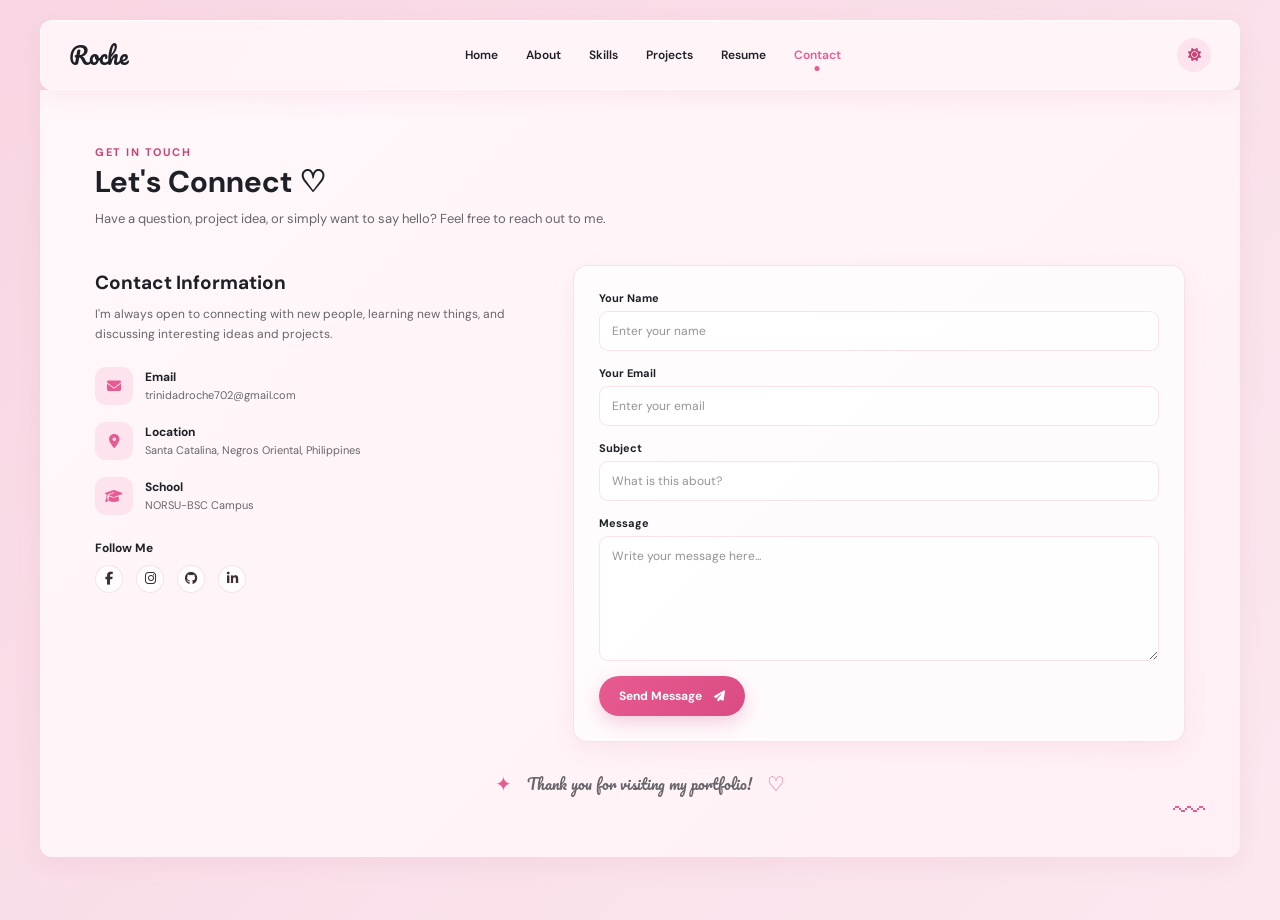
==== contact.html @ b1cf3466 "Add files via upload" ====
<!DOCTYPE html>
<html lang="en">
<head>
    <meta charset="UTF-8">
    <meta name="viewport" content="width=device-width, initial-scale=1.0">

    <title>Contact | Roche Trinidad</title>

    <!-- Google Fonts -->
    <link rel="preconnect" href="https://fonts.googleapis.com">
    <link rel="preconnect" href="https://fonts.gstatic.com" crossorigin>

    <link href="https://fonts.googleapis.com/css2?family=DM+Sans:wght@400;500;600;700&family=Pacifico&display=swap" rel="stylesheet">

    <!-- Font Awesome -->
    <link rel="stylesheet"
          href="https://cdnjs.cloudflare.com/ajax/libs/font-awesome/6.5.2/css/all.min.css">

    <!-- Main CSS -->
    <link rel="stylesheet" href="style.css">
</head>

<body>

    <!-- ================= HEADER ================= -->

    <header class="header">

        <div class="logo">
            Roche
        </div>

        <nav class="navbar">

            <a href="index.html">
                Home
            </a>

            <a href="about.html">
                About
            </a>

            <a href="skills.html">
                Skills
            </a>

            <a href="projects.html">
                Projects
            </a>

            <a href="resume.html">
                Resume
            </a>

            <a href="contact.html" class="active">
                Contact
            </a>

        </nav>

        <button
            class="theme-btn"
            id="themeBtn"
            aria-label="Change theme">

            <i class="fa-solid fa-sun"></i>

        </button>

    </header>


    <!-- ================= CONTACT PAGE ================= -->

    <main class="page-container contact-page">


        <!-- ================= PAGE HEADING ================= -->

        <section class="page-heading">

            <p class="section-label">
                GET IN TOUCH
            </p>

            <h1>
                Let's Connect
                <span class="heading-decoration">
                    ♡
                </span>
            </h1>

            <p class="page-description">
                Have a question, project idea, or simply want to say
                hello? Feel free to reach out to me.
            </p>

        </section>


        <!-- ================= CONTACT CONTENT ================= -->

        <section class="contact-grid">


            <!-- ================= CONTACT INFORMATION ================= -->

            <div class="contact-info">

                <h2>
                    Contact Information
                </h2>

                <p class="contact-intro">
                    I'm always open to connecting with new people,
                    learning new things, and discussing interesting
                    ideas and projects.
                </p>


                <!-- EMAIL -->

                <div class="contact-item">

                    <div class="contact-icon">
                        <i class="fa-solid fa-envelope"></i>
                    </div>

                    <div>
                        <h3>
                            Email
                        </h3>

                        <p>
                            trinidadroche702@gmail.com
                        </p>
                    </div>

                </div>


                <!-- LOCATION -->

                <div class="contact-item">

                    <div class="contact-icon">
                        <i class="fa-solid fa-location-dot"></i>
                    </div>

                    <div>
                        <h3>
                            Location
                        </h3>

                        <p>
                            Santa Catalina, Negros Oriental, Philippines
                        </p>
                    </div>

                </div>


                <!-- EDUCATION -->

                <div class="contact-item">

                    <div class="contact-icon">
                        <i class="fa-solid fa-graduation-cap"></i>
                    </div>

                    <div>
                        <h3>
                            School
                        </h3>

                        <p>
                            NORSU-BSC Campus
                        </p>
                    </div>

                </div>


                <!-- SOCIAL MEDIA -->

                <div class="contact-social">

                    <h3>
                        Follow Me
                    </h3>

                    <div class="social-links">

                        <a href="https://www.facebook.com/trinidad.roche.3"
                           aria-label="Facebook" target="_blank">

                            <i class="fa-brands fa-facebook-f"></i>

                        </a>

                        <a href="https://www.instagram.com/cheng_koyyy?stkn=MWhxZGx6eHo1a3o1MQ=="
                           aria-label="Instagram" target="_blank">

                            <i class="fa-brands fa-instagram"></i>

                        </a>

                        <a href="http://github.com/trinidadroche702-creator"
                           aria-label="GitHub" target="_blank">

                            <i class="fa-brands fa-github"></i>

                        </a>

                        <a href="https://www.linkedin.com/in/trinidad-roche-70421343b/"
                           aria-label="LinkedIn" target="_blank">

                            <i class="fa-brands fa-linkedin-in"></i>

                        </a>

                    </div>

                </div>

            </div>


            <!-- ================= CONTACT FORM ================= -->

            <div class="contact-form-container">

                <form
                    class="contact-form"
                    id="contactForm">


                    <!-- NAME -->

                    <div class="form-group">

                        <label for="name">
                            Your Name
                        </label>

                        <input
                            type="text"
                            id="name"
                            name="name"
                            placeholder="Enter your name"
                            required>

                    </div>


                    <!-- EMAIL -->

                    <div class="form-group">

                        <label for="email">
                            Your Email
                        </label>

                        <input
                            type="email"
                            id="email"
                            name="email"
                            placeholder="Enter your email"
                            required>

                    </div>


                    <!-- SUBJECT -->

                    <div class="form-group">

                        <label for="subject">
                            Subject
                        </label>

                        <input
                            type="text"
                            id="subject"
                            name="subject"
                            placeholder="What is this about?"
                            required>

                    </div>


                    <!-- MESSAGE -->

                    <div class="form-group">

                        <label for="message">
                            Message
                        </label>

                        <textarea
                            id="message"
                            name="message"
                            rows="6"
                            placeholder="Write your message here..."
                            required></textarea>

                    </div>


                    <!-- SUBMIT -->

                    <button
                        type="submit"
                        class="primary-btn">

                        Send Message

                        <i class="fa-solid fa-paper-plane"></i>

                    </button>

                </form>

            </div>

        </section>


        <!-- ================= CLOSING MESSAGE ================= -->

        <section class="contact-message">

            <span>
                ✦
            </span>

            <p>
                Thank you for visiting my portfolio!
            </p>

            <span>
                ♡
            </span>

        </section>


        <!-- ================= DECORATION ================= -->

        <div class="contact-decoration">
            〰
        </div>

    </main>


    <!-- ================= JAVASCRIPT ================= -->

    <script src="script.js"></script>

</body>
</html>
---- style.css ----
@import url('https://fonts.googleapis.com/css2?family=DM+Sans:wght@400;500;600;700&family=Pacifico&display=swap');


/* =========================================================
   ROOT VARIABLES
   ========================================================= */

:root {
    --pink-main: #e85b91;
    --pink-dark: #c94376;
    --pink-light: #fce3ed;
    --pink-soft: #fff1f6;
    --pink-bg: #f9dce8;

    --text-dark: #1e2028;
    --text-gray: #66656b;
    --white: #ffffff;

    --border: rgba(221, 102, 145, 0.18);

    --shadow:
        0 8px 25px rgba(194, 76, 119, 0.08);

    --shadow-hover:
        0 12px 30px rgba(194, 76, 119, 0.15);

    --radius: 14px;

    --transition: 0.3s ease;
}


/* =========================================================
   DARK MODE VARIABLES
   ========================================================= */

body.dark-mode {
    --pink-light: #3b2530;
    --pink-soft: #241d21;
    --pink-bg: #171518;

    --text-dark: #f8f1f4;
    --text-gray: #c5b9be;

    --white: #211d20;

    --border: rgba(255, 154, 190, 0.15);

    background: #171518;
}


/* =========================================================
   RESET
   ========================================================= */

* {
    margin: 0;
    padding: 0;
    box-sizing: border-box;
}


html {
    scroll-behavior: smooth;
}


body {
    font-family: 'DM Sans', sans-serif;
    background: linear-gradient(
        135deg,
        #f8d6e3,
        #fbe8ef
    );

    color: var(--text-dark);

    min-height: 100vh;

    transition:
        background 0.3s ease,
        color 0.3s ease;
}


a {
    text-decoration: none;
    color: inherit;
}


button {
    font-family: inherit;
}


/* =========================================================
   HEADER
   ========================================================= */

.header {
    width: calc(100% - 40px);
    max-width: 1200px;

    margin: 20px auto 0;

    min-height: 70px;

    padding: 0 28px;

    display: flex;
    align-items: center;
    justify-content: space-between;

    background: rgba(255, 247, 250, 0.9);

    border: 1px solid rgba(255, 255, 255, 0.7);

    border-radius: 12px;

    box-shadow: var(--shadow);

    position: relative;
    z-index: 100;

    backdrop-filter: blur(10px);
}


body.dark-mode .header {
    background: rgba(35, 29, 33, 0.95);
}


/* =========================================================
   LOGO
   ========================================================= */

.logo {
    font-family: 'Pacifico', cursive;

    font-size: 23px;

    color: var(--text-dark);

    white-space: nowrap;
}


/* =========================================================
   NAVIGATION
   ========================================================= */

.navbar {
    display: flex;

    align-items: center;

    gap: 28px;
}


.navbar a {
    position: relative;

    font-size: 12px;

    font-weight: 600;

    color: var(--text-dark);

    transition: var(--transition);
}


.navbar a:hover {
    color: var(--pink-main);
}


.navbar a.active {
    color: var(--pink-main);
}


.navbar a.active::after {
    content: '';

    position: absolute;

    left: 50%;
    bottom: -8px;

    width: 5px;
    height: 5px;

    transform: translateX(-50%);

    border-radius: 50%;

    background: var(--pink-main);
}


/* =========================================================
   THEME BUTTON
   ========================================================= */

.theme-btn {
    width: 34px;
    height: 34px;

    border: none;

    border-radius: 50%;

    background: var(--pink-light);

    color: var(--pink-dark);

    cursor: pointer;

    display: flex;
    align-items: center;
    justify-content: center;

    transition: var(--transition);
}


.theme-btn:hover {
    transform: rotate(25deg) scale(1.08);

    background: var(--pink-main);

    color: white;
}


/* =========================================================
   MAIN HERO
   ========================================================= */

.hero {
    width: calc(100% - 40px);
    max-width: 1200px;

    min-height: 510px;

    margin: 0 auto;

    padding: 70px 55px 40px;

    background:
        radial-gradient(
            circle at 80% 20%,
            rgba(255, 195, 218, 0.65),
            transparent 30%
        ),
        linear-gradient(
            135deg,
            #fff7fa,
            #fff0f5
        );

    border-radius: 0 0 12px 12px;

    display: grid;

    grid-template-columns: 1fr 1fr;

    align-items: center;

    position: relative;

    overflow: hidden;

    box-shadow: var(--shadow);
}


body.dark-mode .hero {
    background:
        radial-gradient(
            circle at 80% 20%,
            rgba(150, 63, 99, 0.35),
            transparent 30%
        ),
        #241d21;
}


/* =========================================================
   HERO CONTENT
   ========================================================= */

.hero-content {
    max-width: 570px;

    position: relative;

    z-index: 5;
}


.small-title {
    font-size: 13px;

    font-weight: 700;

    letter-spacing: 1.5px;

    color: var(--pink-dark);

    margin-bottom: 5px;
}


.hero-content h1 {
    font-size: clamp(38px, 5vw, 58px);

    line-height: 1.1;

    font-family: 'Pacifico', cursive;

    font-weight: 400;

    color: #59243b;

    margin-bottom: 15px;
}


body.dark-mode .hero-content h1 {
    color: #ffabc9;
}


.hero-content h2 {
    font-size: 16px;

    font-weight: 700;

    color: var(--pink-dark);

    margin-bottom: 18px;
}


.hero-description {
    max-width: 500px;

    font-size: 14px;

    line-height: 1.8;

    color: var(--text-gray);

    margin-bottom: 25px;
}


/* =========================================================
   PRIMARY BUTTON
   ========================================================= */

.primary-btn {
    display: inline-flex;

    align-items: center;

    gap: 12px;

    padding: 12px 20px;

    background: linear-gradient(
        135deg,
        #e85b91,
        #d94b82
    );

    color: white;

    border-radius: 25px;

    font-size: 12px;

    font-weight: 700;

    box-shadow:
        0 7px 18px rgba(217, 75, 130, 0.25);

    transition: var(--transition);
}


.primary-btn:hover {
    transform: translateY(-3px);

    box-shadow:
        0 10px 22px rgba(217, 75, 130, 0.35);
}


.primary-btn i {
    font-size: 11px;
}


/* =========================================================
   SOCIAL LINKS
   ========================================================= */

.social-links {
    display: flex;

    align-items: center;

    gap: 13px;

    margin-top: 25px;
}


.social-links a {
    width: 28px;
    height: 28px;

    display: flex;

    justify-content: center;
    align-items: center;

    background: rgba(255, 255, 255, 0.8);

    border-radius: 50%;

    font-size: 13px;

    color: #3d3035;

    border: 1px solid var(--border);

    transition: var(--transition);
}


.social-links a:hover {
    background: var(--pink-main);

    color: white;

    transform: translateY(-3px);
}


/* =========================================================
   HERO IMAGE
   ========================================================= */

.hero-image-container {
    min-height: 400px;

    position: relative;

    display: flex;

    align-items: center;

    justify-content: center;
}


.pink-circle {
    position: absolute;

    width: 285px;
    height: 285px;

    background: #f5abc7;

    border-radius: 48% 52% 52% 48%;

    transform: rotate(-8deg);

    right: 65px;

    top: 55px;
}


.profile-frame {
    position: relative;

    z-index: 3;

    width: 270px;
    height: 300px;

    overflow: hidden;

    border-radius:
        48%
        48%
        45%
        45%;

    border: 5px solid rgba(255, 255, 255, 0.8);

    box-shadow:
        0 10px 30px rgba(117, 48, 77, 0.15);
}


.profile-image {
    width: 100%;
    height: 100%;

    object-fit: cover;

    object-position: center;
}


/* =========================================================
   HERO DOODLES
   ========================================================= */

.doodle {
    position: absolute;

    color: var(--pink-main);

    font-size: 35px;

    z-index: 5;
}


.doodle-one {
    top: 50px;
    right: 45px;

    transform: rotate(-20deg);
}


.doodle-two {
    top: 35px;
    right: 105px;

    font-size: 30px;

    transform: rotate(-15deg);
}


.doodle-three {
    bottom: 65px;
    left: 80px;

    font-size: 50px;

    transform: rotate(-15deg);
}


/* =========================================================
   HIGHLIGHTS
   ========================================================= */

.highlights {
    width: calc(100% - 40px);
    max-width: 1200px;

    margin: -5px auto 0;

    min-height: 110px;

    padding: 20px 50px;

    background: rgba(255, 242, 247, 0.92);

    display: flex;

    justify-content: space-around;

    align-items: center;

    border-radius: 0 0 12px 12px;

    box-shadow: var(--shadow);
}


.highlight-item {
    display: flex;

    align-items: center;

    gap: 13px;

    min-width: 130px;
}


.highlight-icon {
    font-size: 25px;

    color: #543444;
}


.highlight-item h3 {
    font-size: 12px;

    font-weight: 700;

    color: var(--text-dark);
}


.highlight-item p {
    font-size: 11px;

    color: var(--text-gray);

    margin-top: 2px;
}


.highlight-divider {
    width: 1px;

    height: 45px;

    background: rgba(194, 76, 119, 0.2);
}


/* =========================================================
   SCROLL DOWN
   ========================================================= */

.scroll-down {
    display: flex;

    justify-content: center;
    align-items: center;

    width: 30px;
    height: 30px;

    margin: 10px auto 25px;

    color: var(--pink-dark);

    animation: bounce 1.8s infinite;
}


@keyframes bounce {

    0%,
    100% {
        transform: translateY(0);
    }

    50% {
        transform: translateY(6px);
    }
}


/* =========================================================
   GENERAL PAGE CONTAINER
   ========================================================= */

.page-container {
    width: calc(100% - 40px);
    max-width: 1200px;

    min-height: 700px;

    margin: 0 auto;

    padding: 55px 55px 60px;

    background:
        linear-gradient(
            135deg,
            #fff8fb,
            #fff0f5
        );

    border-radius: 0 0 12px 12px;

    box-shadow: var(--shadow);

    position: relative;

    overflow: hidden;
}


body.dark-mode .page-container {
    background: #241d21;
}


/* =========================================================
   PAGE HEADING
   ========================================================= */

.page-heading {
    margin-bottom: 35px;
}


.section-label {
    font-size: 11px;

    font-weight: 700;

    letter-spacing: 1.5px;

    color: var(--pink-dark);

    margin-bottom: 5px;
}


.page-heading h1 {
    font-size: 30px;

    line-height: 1.2;

    color: var(--text-dark);

    font-weight: 700;
}


.heading-heart {
    font-size: 35px;

    color: var(--pink-main);

    font-weight: 400;

    margin-left: 5px;
}


/* =========================================================
   ABOUT INTRO
   ========================================================= */

.about-intro {
    display: grid;

    grid-template-columns: 125px 1fr;

    gap: 25px;

    align-items: center;

    margin-bottom: 25px;
}


.about-photo {
    width: 125px;
    height: 125px;

    overflow: hidden;

    border-radius: 22px;

    border: 3px solid #f7b2ca;

    background: #f7d4e1;

    box-shadow: 0 5px 15px rgba(210, 87, 130, 0.1);
}


.about-photo img {
    width: 100%;
    height: 100%;

    object-fit: cover;
}


.about-text h2 {
    font-size: 17px;

    margin-bottom: 8px;
}


.about-text p {
    max-width: 650px;

    font-size: 13px;

    line-height: 1.7;

    color: var(--text-gray);
}


/* =========================================================
   ABOUT CARDS
   ========================================================= */

.about-cards {
    display: grid;

    grid-template-columns:
        repeat(3, 1fr);

    gap: 15px;

    margin-top: 20px;
}


.about-card {
    min-height: 190px;

    padding: 20px;

    background: rgba(255, 255, 255, 0.65);

    border: 1px solid var(--border);

    border-radius: 12px;

    transition: var(--transition);
}


.about-card:hover {
    transform: translateY(-5px);

    box-shadow: var(--shadow-hover);
}


.card-icon {
    width: 35px;
    height: 35px;

    display: flex;

    justify-content: center;
    align-items: center;

    color: var(--pink-main);

    font-size: 17px;

    margin-bottom: 10px;
}


.about-card h3 {
    font-size: 13px;

    margin-bottom: 9px;
}


.about-card p,
.about-card li {
    color: var(--text-gray);

    font-size: 11px;

    line-height: 1.6;
}


.about-card ul {
    list-style: none;

    padding: 0;
}


.about-card li::before {
    content: '•';

    color: var(--pink-main);

    margin-right: 6px;
}


/* =========================================================
   QUOTE BOX
   ========================================================= */

.quote-box {
    min-height: 80px;

    margin-top: 22px;

    padding: 15px 35px;

    display: flex;

    align-items: center;

    justify-content: center;

    gap: 15px;

    background:
        linear-gradient(
            135deg,
            #ffdce9,
            #fbc9dc
        );

    border-radius: 12px;

    position: relative;
}


.quote-mark {
    color: #7d3d56;

    font-size: 17px;
}


.quote-box p {
    font-family: 'Pacifico', cursive;

    font-size: 17px;

    line-height: 1.5;

    color: #71354e;

    text-align: center;
}


.quote-heart {
    color: var(--pink-dark);

    font-size: 27px;
}


/* =========================================================
   PAGE DECORATION
   ========================================================= */

.page-decoration {
    position: absolute;

    bottom: 25px;
    right: 35px;

    color: var(--pink-main);

    font-size: 35px;
}


/* =========================================================
   RESPONSIVE DESIGN
   ========================================================= */

@media (max-width: 900px) {

    .header {
        padding: 0 20px;
    }


    .navbar {
        gap: 15px;
    }


    .hero {
        grid-template-columns: 1fr;

        text-align: center;

        padding: 50px 35px;
    }


    .hero-content {
        max-width: 700px;

        margin: auto;
    }


    .hero-description {
        margin-left: auto;
        margin-right: auto;
    }


    .social-links {
        justify-content: center;
    }


    .hero-image-container {
        min-height: 330px;

        margin-top: 10px;
    }


    .pink-circle {
        right: 50%;

        transform:
            translateX(50%)
            rotate(-8deg);
    }


    .doodle-three {
        left: 25%;
    }


    .about-intro {
        grid-template-columns: 110px 1fr;
    }


    .about-photo {
        width: 110px;
        height: 110px;
    }
}


@media (max-width: 700px) {

    .header {
        width: calc(100% - 20px);

        margin-top: 10px;

        min-height: 65px;

        padding: 0 15px;
    }


    .logo {
        font-size: 20px;
    }


    .navbar {
        display: none;
    }


    .hero,
    .highlights,
    .page-container {
        width: calc(100% - 20px);
    }


    .hero {
        padding: 45px 25px 25px;
    }


    .hero-content h1 {
        font-size: 38px;
    }


    .hero-content h2 {
        font-size: 14px;
    }


    .hero-description {
        font-size: 13px;
    }


    .profile-frame {
        width: 220px;
        height: 250px;
    }


    .pink-circle {
        width: 235px;
        height: 235px;

        top: 50px;
    }


    .highlights {
        padding: 20px;

        display: grid;

        grid-template-columns:
            repeat(2, 1fr);

        gap: 20px;
    }


    .highlight-divider {
        display: none;
    }


    .page-container {
        padding: 40px 25px;
    }


    .about-intro {
        grid-template-columns: 1fr;

        text-align: center;
    }


    .about-photo {
        margin: auto;
    }


    .about-cards {
        grid-template-columns: 1fr;
    }


    .quote-box {
        padding: 20px;

        gap: 8px;
    }


    .quote-box p {
        font-size: 14px;
    }

}


/* =========================================================
   SMALL MOBILE
   ========================================================= */

@media (max-width: 430px) {

    .hero-content h1 {
        font-size: 32px;
    }


    .hero-image-container {
        min-height: 290px;
    }


    .profile-frame {
        width: 190px;
        height: 220px;
    }


    .pink-circle {
        width: 205px;
        height: 205px;
    }


    .highlights {
        grid-template-columns: 1fr 1fr;
    }


    .highlight-item {
        min-width: 0;
    }


    .highlight-icon {
        font-size: 20px;
    }


    .highlight-item h3 {
        font-size: 11px;
    }


    .highlight-item p {
        font-size: 10px;
    }

}


/* =========================================================
   ANIMATION
   ========================================================= */

.hero-content,
.hero-image-container,
.about-card,
.about-intro,
.quote-box {
    animation: fadeUp 0.7s ease both;
}


@keyframes fadeUp {

    from {
        opacity: 0;

        transform: translateY(15px);
    }

    to {
        opacity: 1;

        transform: translateY(0);
    }

}


/* =========================================================
   RESPONSIVE STYLES FOR ALL PORTFOLIO PAGES
   Projects / Skills / Resume / Contact
   ========================================================= */

/* ---------- PROJECTS ---------- */

.projects-page .page-description,
.skills-page .page-description,
.resume-page .page-description,
.contact-page .page-description {
    max-width: 700px;
    line-height: 1.7;
    color: var(--text-gray);
    font-size: 13px;
    margin-top: 8px;
}

.projects-grid {
    display: grid;
    grid-template-columns: repeat(2, minmax(0, 1fr));
    gap: 20px;
}

.project-card {
    overflow: hidden;
    background: rgba(255, 255, 255, 0.68);
    border: 1px solid var(--border);
    border-radius: 14px;
    box-shadow: var(--shadow);
    transition: var(--transition);
    animation: fadeUp 0.7s ease both;
}

body.dark-mode .project-card,
body.dark-mode .technology-card,
body.dark-mode .contact-form-container,
body.dark-mode .resume-section {
    background: rgba(35, 29, 33, 0.75);
}

.project-card:hover {
    transform: translateY(-5px);
    box-shadow: var(--shadow-hover);
}

.project-image {
    width: 100%;
    height: 190px;
    overflow: hidden;
    background: var(--pink-light);
}

.project-image img {
    width: 100%;
    height: 100%;
    object-fit: cover;
    display: block;
    transition: transform 0.4s ease;
}

.project-card:hover .project-image img {
    transform: scale(1.04);
}

.project-content {
    padding: 20px;
}

.project-content h2 {
    font-size: 17px;
    margin-bottom: 8px;
    color: var(--text-dark);
}

.project-content p {
    color: var(--text-gray);
    font-size: 12px;
    line-height: 1.7;
}

.project-tech {
    display: flex;
    flex-wrap: wrap;
    gap: 7px;
    margin-top: 14px;
}

.project-tech span,
.resume-tags span,
.skill-tags span {
    display: inline-flex;
    align-items: center;
    padding: 6px 10px;
    border-radius: 20px;
    background: var(--pink-light);
    color: var(--pink-dark);
    font-size: 10px;
    font-weight: 600;
}

.projects-button,
.resume-button {
    display: flex;
    justify-content: center;
    margin-top: 28px;
}

.project-decoration,
.resume-decoration {
    position: absolute;
    color: var(--pink-main);
    font-size: 35px;
    pointer-events: none;
}

.project-decoration {
    right: 35px;
    bottom: 25px;
}


/* ---------- SKILLS ---------- */

.technology-grid {
    display: grid;
    grid-template-columns: repeat(4, minmax(0, 1fr));
    gap: 15px;
}

.technology-card {
    min-height: 145px;
    padding: 22px 15px;
    display: flex;
    flex-direction: column;
    align-items: center;
    justify-content: center;
    text-align: center;
    background: rgba(255, 255, 255, 0.68);
    border: 1px solid var(--border);
    border-radius: 14px;
    box-shadow: var(--shadow);
    transition: var(--transition);
    animation: fadeUp 0.7s ease both;
}

.technology-card:hover {
    transform: translateY(-5px);
    box-shadow: var(--shadow-hover);
}

.technology-icon {
    width: 48px;
    height: 48px;
    margin-bottom: 12px;
    display: flex;
    align-items: center;
    justify-content: center;
    border-radius: 13px;
    background: var(--pink-light);
    color: var(--pink-main);
    font-size: 25px;
}

.technology-icon span {
    font-size: 15px;
    font-weight: 700;
}

.technology-card h3 {
    font-size: 12px;
    color: var(--text-dark);
}

.additional-skills {
    margin-top: 25px;
    padding: 22px;
    border: 1px solid var(--border);
    border-radius: 14px;
    background: rgba(255, 255, 255, 0.45);
}

body.dark-mode .additional-skills {
    background: rgba(35, 29, 33, 0.55);
}

.additional-skills h2 {
    font-size: 17px;
    margin-bottom: 14px;
}

.skill-tags {
    display: flex;
    flex-wrap: wrap;
    gap: 8px;
}

.skills-decoration {
    position: absolute;
    color: var(--pink-main);
    pointer-events: none;
}

.skills-decoration-one {
    top: 28px;
    right: 35px;
    font-size: 35px;
}

.skills-decoration-two {
    bottom: 30px;
    left: 30px;
    font-size: 28px;
}


/* ---------- RESUME ---------- */

.resume-grid {
    display: grid;
    grid-template-columns: minmax(0, 1fr) minmax(0, 1fr);
    gap: 20px;
    align-items: start;
}

.resume-column {
    display: flex;
    flex-direction: column;
    gap: 20px;
}

.resume-section {
    padding: 22px;
    background: rgba(255, 255, 255, 0.68);
    border: 1px solid var(--border);
    border-radius: 14px;
    box-shadow: var(--shadow);
    animation: fadeUp 0.7s ease both;
}

.resume-section-title {
    display: flex;
    align-items: center;
    gap: 11px;
    margin-bottom: 20px;
}

.resume-section-title h2 {
    font-size: 16px;
    color: var(--text-dark);
}

.resume-icon {
    width: 36px;
    height: 36px;
    flex: 0 0 36px;
    display: flex;
    align-items: center;
    justify-content: center;
    border-radius: 10px;
    background: var(--pink-light);
    color: var(--pink-main);
    font-size: 15px;
}

.resume-item {
    padding: 0 0 20px 14px;
    margin-left: 3px;
    border-left: 2px solid var(--pink-light);
}

.resume-item + .resume-item {
    padding-top: 20px;
}

.resume-item:last-child {
    padding-bottom: 0;
}

.resume-date {
    display: inline-block;
    margin-bottom: 7px;
    padding: 4px 9px;
    border-radius: 12px;
    background: var(--pink-light);
    color: var(--pink-dark);
    font-size: 9px;
    font-weight: 700;
}

.resume-item h3 {
    font-size: 13px;
    line-height: 1.4;
    margin-bottom: 5px;
}

.resume-item p,
.resume-item li {
    color: var(--text-gray);
    font-size: 11px;
    line-height: 1.7;
}

.resume-school {
    color: var(--pink-dark) !important;
    font-weight: 600;
    margin-bottom: 6px;
}

.resume-item ul {
    margin-top: 8px;
    padding-left: 17px;
}

.resume-item li {
    margin-bottom: 4px;
}

.resume-skills {
    display: flex;
    flex-direction: column;
    gap: 15px;
}

.resume-skill {
    font-size: 11px;
    font-weight: 600;
    color: var(--text-dark);
}

.skill-bar {
    width: 100%;
    height: 7px;
    margin-top: 7px;
    overflow: hidden;
    border-radius: 10px;
    background: var(--pink-light);
}

.skill-bar span {
    display: block;
    height: 100%;
    border-radius: inherit;
    background: linear-gradient(90deg, #e85b91, #d94b82);
}

.resume-tags {
    display: flex;
    flex-wrap: wrap;
    gap: 8px;
}

.strength-list {
    list-style: none;
    display: flex;
    flex-direction: column;
    gap: 10px;
}

.strength-list li {
    display: flex;
    align-items: flex-start;
    gap: 8px;
    color: var(--text-gray);
    font-size: 11px;
    line-height: 1.5;
}

.strength-list i {
    flex: 0 0 auto;
    margin-top: 2px;
    color: var(--pink-main);
    font-size: 10px;
}

.resume-decoration {
    right: 35px;
    bottom: 25px;
}


/* ---------- CONTACT ---------- */

.contact-grid {
    display: grid;
    grid-template-columns: minmax(0, 0.85fr) minmax(0, 1.15fr);
    gap: 25px;
    align-items: start;
}

.contact-info {
    padding: 5px 0;
}

.contact-info h2 {
    font-size: 19px;
    margin-bottom: 9px;
}

.contact-intro {
    max-width: 470px;
    color: var(--text-gray);
    font-size: 12px;
    line-height: 1.7;
    margin-bottom: 22px;
}

.contact-item {
    display: flex;
    align-items: center;
    gap: 12px;
    margin-bottom: 17px;
    animation: fadeUp 0.7s ease both;
}

.contact-icon {
    width: 38px;
    height: 38px;
    flex: 0 0 38px;
    display: flex;
    align-items: center;
    justify-content: center;
    border-radius: 11px;
    background: var(--pink-light);
    color: var(--pink-main);
    font-size: 14px;
}

.contact-item h3 {
    font-size: 12px;
    margin-bottom: 2px;
}

.contact-item p {
    color: var(--text-gray);
    font-size: 11px;
    line-height: 1.5;
    overflow-wrap: anywhere;
}

.contact-social {
    margin-top: 25px;
}

.contact-social h3 {
    font-size: 12px;
    margin-bottom: 9px;
}

.contact-social .social-links {
    margin-top: 0;
    justify-content: flex-start;
}

.contact-form-container {
    padding: 25px;
    background: rgba(255, 255, 255, 0.68);
    border: 1px solid var(--border);
    border-radius: 14px;
    box-shadow: var(--shadow);
}

.contact-form {
    display: flex;
    flex-direction: column;
    gap: 15px;
}

.form-group {
    display: flex;
    flex-direction: column;
    gap: 6px;
}

.form-group label {
    font-size: 11px;
    font-weight: 700;
    color: var(--text-dark);
}

.form-group input,
.form-group textarea {
    width: 100%;
    border: 1px solid var(--border);
    border-radius: 9px;
    outline: none;
    background: rgba(255, 255, 255, 0.8);
    color: var(--text-dark);
    font: inherit;
    font-size: 12px;
    padding: 11px 12px;
    transition: var(--transition);
}

body.dark-mode .form-group input,
body.dark-mode .form-group textarea {
    background: rgba(255, 255, 255, 0.04);
}

.form-group input {
    height: 40px;
}

.form-group textarea {
    min-height: 125px;
    resize: vertical;
}

.form-group input::placeholder,
.form-group textarea::placeholder {
    color: var(--text-gray);
    opacity: 0.7;
}

.form-group input:focus,
.form-group textarea:focus {
    border-color: var(--pink-main);
    box-shadow: 0 0 0 3px rgba(232, 91, 145, 0.1);
}

.contact-form .primary-btn {
    align-self: flex-start;
    border: none;
    cursor: pointer;
}

.contact-message {
    display: flex;
    align-items: center;
    justify-content: center;
    gap: 15px;
    margin-top: 28px;
    color: var(--text-gray);
    text-align: center;
}

.contact-message p {
    font-family: 'Pacifico', cursive;
    font-size: 15px;
}

.contact-message span {
    color: var(--pink-main);
    font-size: 20px;
}

.contact-decoration {
    position: absolute;
    right: 35px;
    bottom: 25px;
    color: var(--pink-main);
    font-size: 32px;
}


/* =========================================================
   TABLET
   ========================================================= */

@media (max-width: 900px) {

    .page-container {
        padding: 45px 35px 50px;
    }

    .projects-grid {
        grid-template-columns: repeat(2, minmax(0, 1fr));
    }

    .technology-grid {
        grid-template-columns: repeat(3, minmax(0, 1fr));
    }

    .resume-grid {
        grid-template-columns: 1fr;
    }

    .contact-grid {
        grid-template-columns: 1fr;
        gap: 25px;
    }

    .contact-info {
        max-width: 700px;
    }

    .contact-form-container {
        width: 100%;
    }

}


/* =========================================================
   PHONE
   ========================================================= */

@media (max-width: 700px) {

    /* Keep navigation usable on phones instead of hiding it.
       It becomes a horizontally scrollable navigation row. */
    .header {
        width: calc(100% - 20px);
        min-height: 60px;
        padding: 0 12px;
        gap: 10px;
    }

    .logo {
        font-size: 20px;
        flex: 0 0 auto;
    }

    .navbar {
        display: flex;
        flex: 1 1 auto;
        min-width: 0;
        gap: 14px;
        overflow-x: auto;
        overflow-y: hidden;
        padding: 5px 2px;
        scrollbar-width: none;
        justify-content: flex-start;
    }

    .navbar::-webkit-scrollbar {
        display: none;
    }

    .navbar a {
        flex: 0 0 auto;
        font-size: 10px;
    }

    .navbar a.active::after {
        bottom: -5px;
    }

    .theme-btn {
        flex: 0 0 34px;
        width: 34px;
        height: 34px;
    }

    .page-heading {
        margin-bottom: 28px;
    }

    .page-heading h1 {
        font-size: 26px;
    }

    .heading-heart {
        font-size: 30px;
    }

    .projects-page .page-description,
    .skills-page .page-description,
    .resume-page .page-description,
    .contact-page .page-description {
        font-size: 12px;
    }

    /* Projects */
    .projects-grid {
        grid-template-columns: 1fr;
        gap: 15px;
    }

    .project-image {
        height: 180px;
    }

    .project-content {
        padding: 18px;
    }

    .project-content h2 {
        font-size: 16px;
    }

    /* Skills */
    .technology-grid {
        grid-template-columns: repeat(2, minmax(0, 1fr));
        gap: 12px;
    }

    .technology-card {
        min-height: 125px;
        padding: 17px 10px;
    }

    .technology-icon {
        width: 43px;
        height: 43px;
        font-size: 22px;
    }

    .additional-skills {
        padding: 18px;
    }

    /* Resume */
    .resume-grid {
        gap: 15px;
    }

    .resume-column {
        gap: 15px;
    }

    .resume-section {
        padding: 18px;
    }

    .resume-section-title {
        margin-bottom: 17px;
    }

    .resume-section-title h2 {
        font-size: 15px;
    }

    .resume-item h3 {
        font-size: 12px;
    }

    /* Contact */
    .contact-grid {
        gap: 20px;
    }

    .contact-form-container {
        padding: 18px;
    }

    .contact-message {
        gap: 8px;
    }

    .contact-message p {
        font-size: 13px;
    }

    .contact-decoration,
    .project-decoration,
    .resume-decoration {
        display: none;
    }

}


/* =========================================================
   SMALL PHONES
   ========================================================= */

@media (max-width: 430px) {

    .header {
        padding: 0 9px;
    }

    .logo {
        font-size: 18px;
    }

    .navbar {
        gap: 11px;
    }

    .navbar a {
        font-size: 9px;
    }

    .theme-btn {
        width: 32px;
        height: 32px;
        flex-basis: 32px;
    }

    .page-container {
        padding: 35px 18px 45px;
    }

    .page-heading h1 {
        font-size: 23px;
    }

    .section-label {
        font-size: 10px;
    }

    .technology-grid {
        gap: 10px;
    }

    .technology-card {
        min-height: 115px;
    }

    .technology-card h3 {
        font-size: 11px;
    }

    .project-image {
        height: 160px;
    }

    .project-content {
        padding: 16px;
    }

    .project-content p {
        font-size: 11px;
    }

    .project-tech span,
    .resume-tags span,
    .skill-tags span {
        font-size: 9px;
        padding: 5px 8px;
    }

    .resume-section {
        padding: 16px;
    }

    .resume-item {
        padding-left: 11px;
    }

    .contact-form-container {
        padding: 15px;
    }

    .contact-info h2 {
        font-size: 17px;
    }

    .contact-message p {
        font-size: 12px;
    }

}


/* =========================================================
   ACCESSIBILITY / TOUCH
   ========================================================= */

@media (hover: none) {

    .project-card:hover,
    .technology-card:hover,
    .about-card:hover {
        transform: none;
    }

    .project-card:hover .project-image img {
        transform: none;
    }

}


/* =========================================================
   PRINT
   ========================================================= */

@media print {

    body {
        background: white !important;
    }

    .header,
    .resume-button,
    .resume-decoration {
        display: none !important;
    }

    .page-container {
        width: 100%;
        max-width: none;
        margin: 0;
        padding: 20px;
        box-shadow: none;
        border-radius: 0;
        background: white !important;
    }

    .resume-grid {
        grid-template-columns: 1fr 1fr;
    }

    .resume-section {
        box-shadow: none;
        background: white !important;
        break-inside: avoid;
    }

}
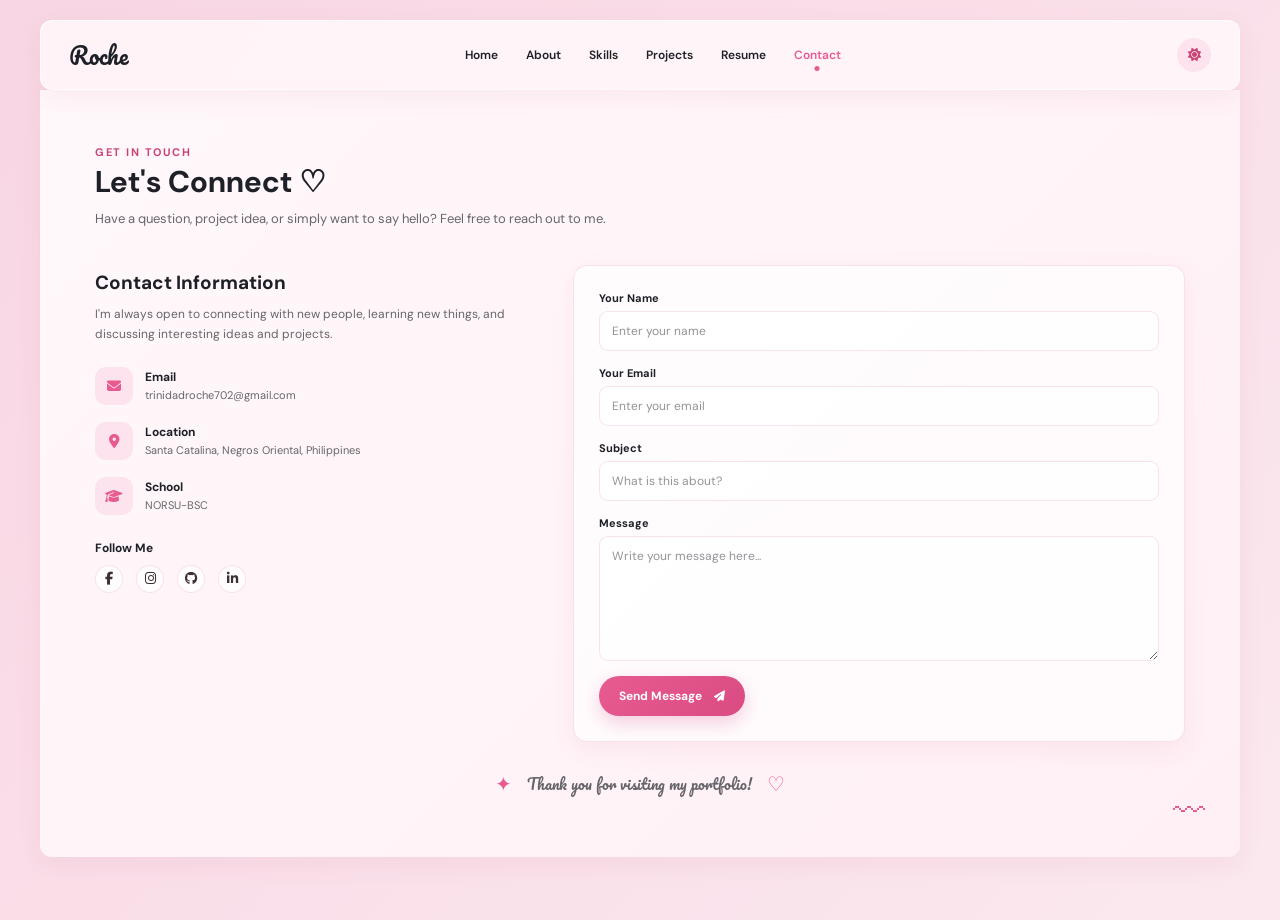
==== commit c043ce87: "Update contact.html" ====
--- a/contact.html
+++ b/contact.html
@@ -174,7 +174,7 @@
                         </h3>
 
                         <p>
-                            NORSU-BSC Campus
+                            NORSU-BSC
                         </p>
                     </div>
 
@@ -359,4 +359,4 @@
     <script src="script.js"></script>
 
 </body>
-</html>+</html>
